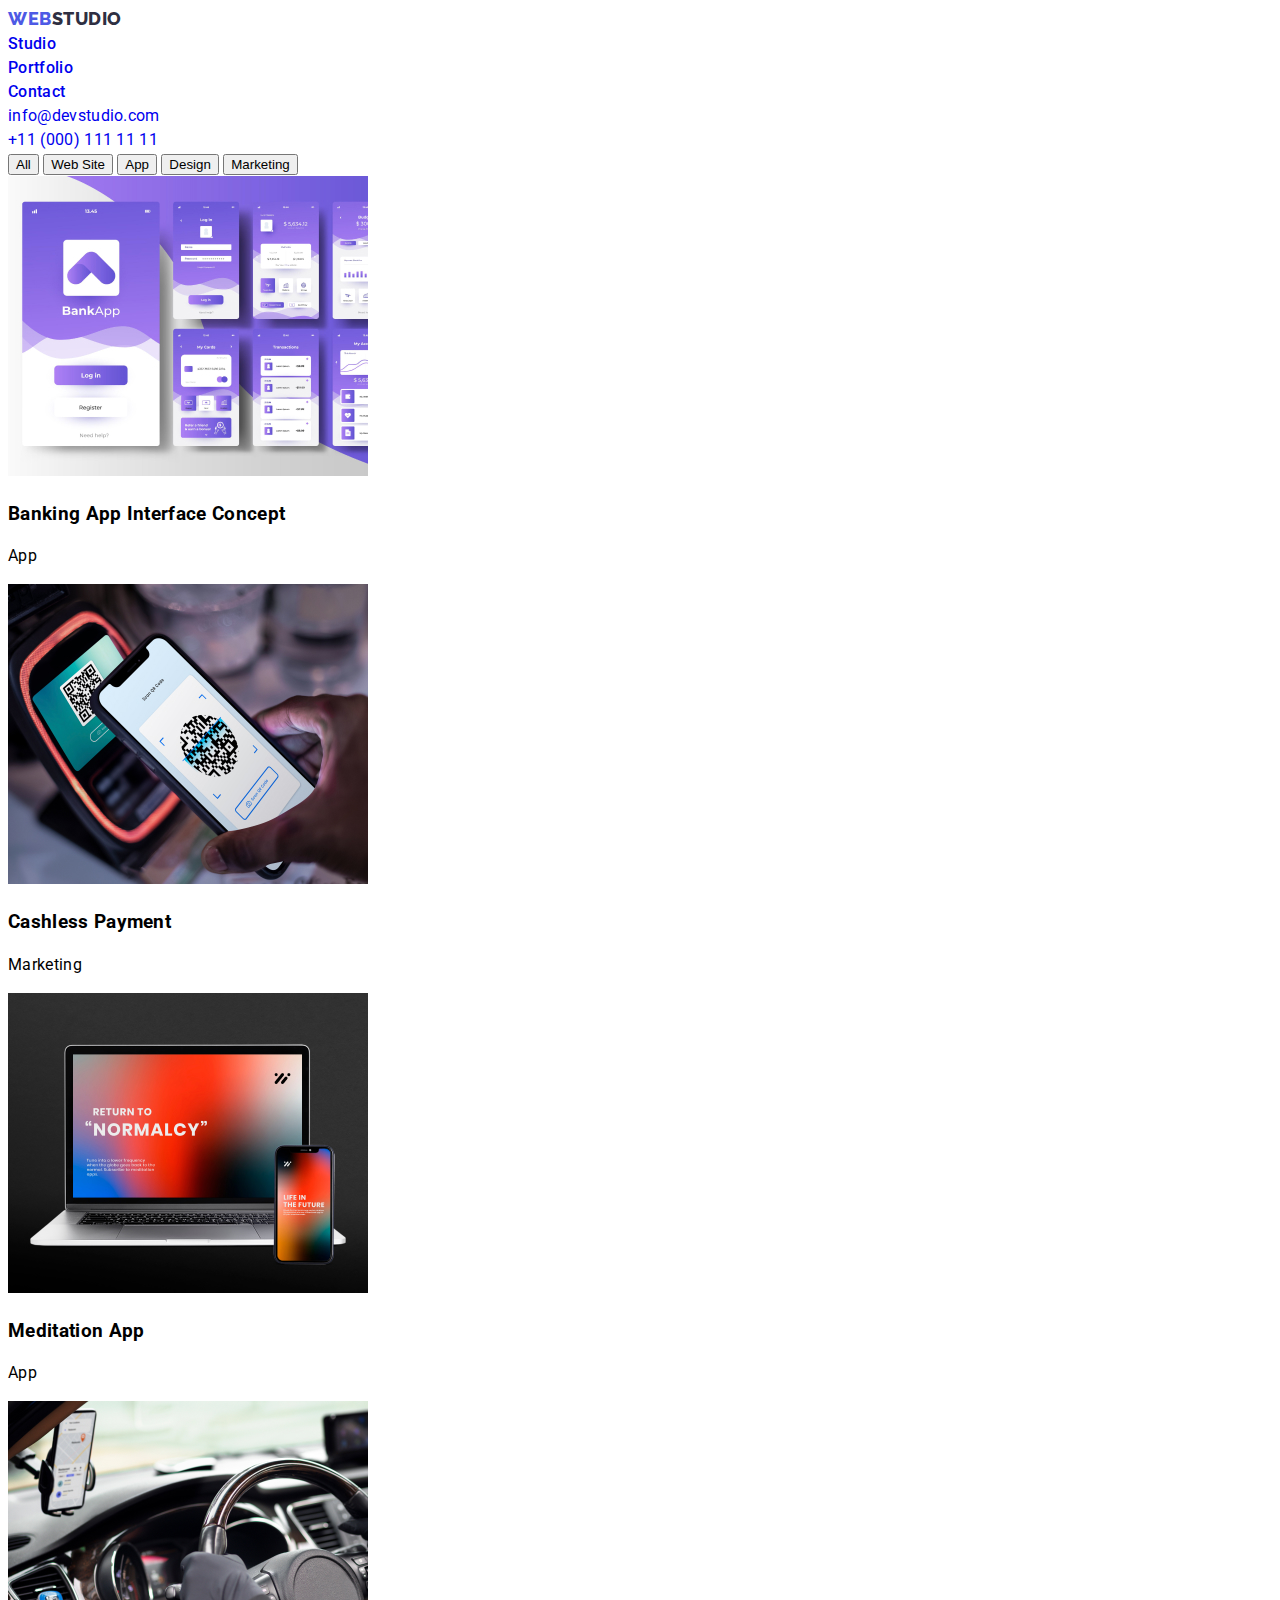
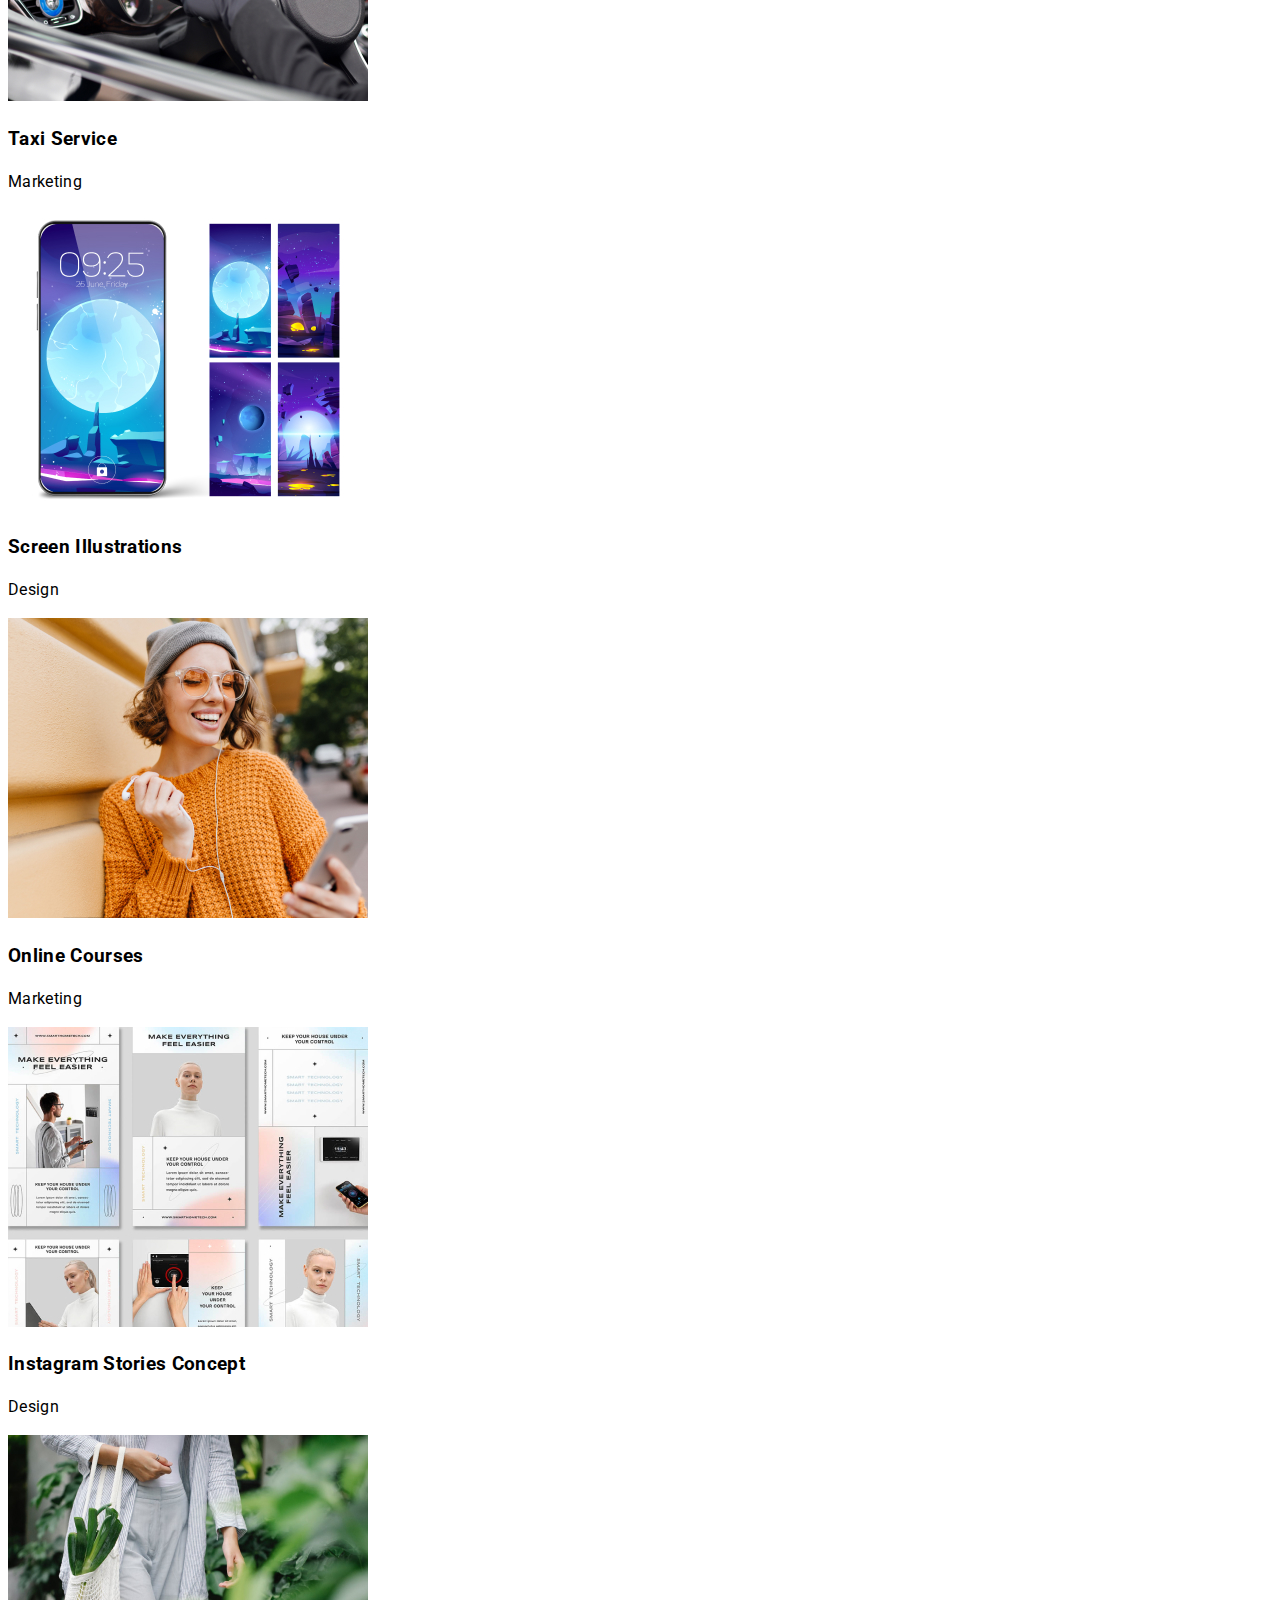
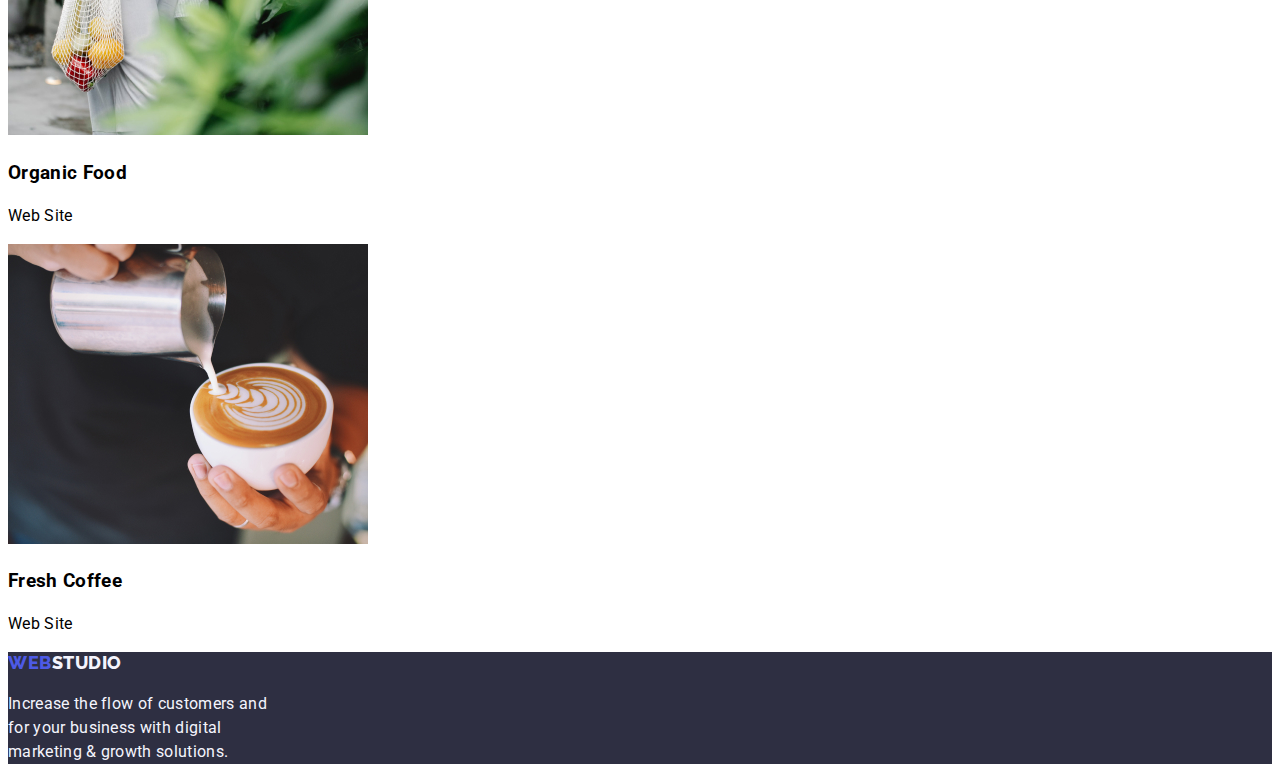
==== portfolio.html @ 65551190 "Initial commit" ====
<!DOCTYPE html>
<html lang="en">
<head>
    <meta charset="UTF-8">
    <meta name="viewport" content="width=device-width, initial-scale=1.0">
    <link rel="preconnect" href="https://fonts.googleapis.com">
    <link rel="preconnect" href="https://fonts.gstatic.com" crossorigin>
    <link href="https://fonts.googleapis.com/css2?family=Roboto:wght@400;500;700;900&display=swap" rel="stylesheet">
    <link rel="preconnect" href="https://fonts.googleapis.com">
    <link rel="preconnect" href="https://fonts.gstatic.com" crossorigin>
    <link href="https://fonts.googleapis.com/css2?family=Raleway:wght@800&display=swap" rel="stylesheet">
    <link rel="stylesheet" href="css/styles.css">
    <title>Portfolio</title>
</head>

<body>
    <!--header start -->
    <header>
        <!--logo-->
        <a href="index.html" class="logo">Web<span class="logo-dark">Studio</span></a>
        <!--navigation to other pages-->
        <nav>
            <ul class="header-nav">
                <li><a class="nav-link" href="index.html" rel="Home Page">Studio</a></li>
                <li><a class="nav-link" href="portfolio.html" rel="Portfolio">Portfolio</a></li>
                <li><a class="nav-link" href="#contact">Contact</a></li>
            </ul>
        </nav>
        <!--contacts-->
        <ul class="header-contacts">
            <li><a class="contacts-link" href="mailto:info@devstudio.com">info@devstudio.com</a></li>
            <li><a class="contacts-link" href="tel:+110001111111">+11 (000) 111 11 11</a></li>
        </ul>
    </header>
    <!--header end-->

    <main>
        <!--portfolio menu-->
        <section>
                <button  type="button">All</button>
                <button  type="button">Web Site</button>
                <button  type="button">App</button>
                <button  type="button">Design</button>
                <button  type="button">Marketing</button>
        </section>

        <!--portfolio images-->
        <section> 
                <ul class="portfolio-img">
                    <li> <img src="images/portfolio1.jpg" alt="Banking App Interface Concept"> <h3>Banking App Interface Concept</h3><p>App</p></li>
                    <li> <img src="images/portfolio2.jpg" alt="Cashless Payment"> <h3>Cashless Payment</h3><p>Marketing</p></li>
                    <li> <img src="images/portfolio3.jpg" alt="Meditation App"> <h3>Meditation App</h3><p>App</p></li>
                    <li> <img src="images/portfolio4.jpg" alt="Taxi Service"> <h3>Taxi Service</h3><p>Marketing</p></li>
                    <li> <img src="images/portfolio5.jpg" alt="Screen Illustrations"> <h3>Screen Illustrations</h3><p>Design</p></li>
                    <li> <img src="images/portfolio6.jpg" alt="Online Courses"> <h3>Online Courses</h3><p>Marketing</p></li>
                    <li> <img src="images/portfolio7.jpg" alt="Instagram Stories Concept"> <h3>Instagram Stories Concept</h3><p>Design</p></li>
                    <li> <img src="images/portfolio8.jpg" alt="Organic Food"> <h3>Organic Food</h3><p>Web Site</p></li>
                    <li> <img src="images/portfolio9.jpg" alt="Fresh Coffee"> <h3>Fresh Coffee</h3><p>Web Site</p></li>
                </ul>
        </section>
    </main>
    <footer class="footer">
        <a href="#" class="logo">Web<span class="logo-white">Studio</span></a>
        <p>Increase the flow of customers and</br>
            for your business with digital</br>
            marketing & growth solutions.
        </p>
    </footer>
</body>
</html>
---- css/styles.css ----
/* GENERAL STYLE */
body {  
        font-family: Roboto, sans-serif;
        font-size: 16px;
        font-style: normal;
        font-weight: 400;
        line-height: 24px;
        letter-spacing: 0.32px;
}

button {
        cursor: pointer;
}

/* WEBSITE LOGO */

.logo { 
        color: var(--IRIS, #4D5AE5);
        font-family: Raleway;
        font-size: 18px;
        font-style: normal;
        font-weight: 800;
        line-height: 21px;
        letter-spacing: 0.54px;
        text-transform: uppercase;
        text-decoration: none;
}

.logo-dark {
        color: var(--NAVY-BLUE, #2E2F42);
}

.logo-white {
        color: var(--CLOUD, #F4F4FD);
}

/* HEADER STYLE */
.header-nav { 
        font-family: Roboto;
        font-size: 16px;
        font-style: normal;
        font-weight: 500;
        line-height: 24px;
        letter-spacing: 0.32px;
        text-decoration: none;

        list-style-type: none;
        margin: 0;
        padding: 0;
}

.nav-link:link {
        text-decoration: none;
        
}

.nav-link:visited {
        text-decoration:underline;
        background-color:none;
}

.nav-link:hover, .nav-link:focus  {
        text-decoration:underline;
        background-color:none;
}

.nav-link:active {
        text-decoration: overline;
        background-color: none;
}

.header-contacts {
        font-family: Roboto;
        font-size: 16px;
        font-style: normal;
        font-weight: 400;
        line-height: 24px;
        letter-spacing: 0.32px;
        text-decoration: none;

        list-style-type: none;
        margin: 0;
        padding: 0;
        
}
    .contacts-link:link {
            text-decoration: none;

    }

    .contacts-link:visited {
            text-decoration:underline;
            background-color: none;
    }

    .contacts-link:hover {
            text-decoration:underline;
            background-color: none;
    }

    .contacts-link:active {
            text-decoration:overline;
            background-color: none;
    }

/* HERO BANNER */
.hero {
        background: var(--NAVY-BLUE, #2E2F42);
        flex-shrink: 0;
        text-align: center;
        font-family: Roboto;
        color: var(--WHITE, #FFF);
}

.hero-header { 
        font-size: 56px;
        font-style: normal;
        font-weight: 700;
        line-height: 60px;
        letter-spacing: 1.12px;
} 

.hero-btn {
        font-size: 16px;
        font-style: normal;
        font-weight: 500;
        line-height: 24px;
        letter-spacing: 0.64px;
        border-radius: 4px;
        background: var(--IRIS, #4D5AE5);
        box-shadow: 0px 4px 4px 0px rgba(0, 0, 0, 0.15);
        color: var(--WHITE, #FFF);
        display: inline-flex;
        padding: 16px 32px;
        align-items: flex-start;
        gap: 10px;
   
}
/* CORE VALUES-SPDT, WHAT ARE WE DOING, OUR TEAM */

h2 {
        color: var(--NAVY-BLUE, #2E2F42);
        text-align: center;
        font-family: Roboto;
        font-size: 36px;
        font-style: normal;
        font-weight: 700;
        line-height: 40px;
        letter-spacing: 0.72px;
        text-transform: capitalize;
}

.core-values-spdt, .wawd-images, .our-team, .portfolio-img {
        list-style-type: none;
        margin: 0;
        padding: 0;
}


/* FOOTER STYLE */
.footer {
        background: var(--NAVY-BLUE, #2E2F42);
        color: var(--CLOUD, #F4F4FD);
}


/* PORTFOLIO PAGE PORTFOLIO PAGE PORTFOLIO PAGE */
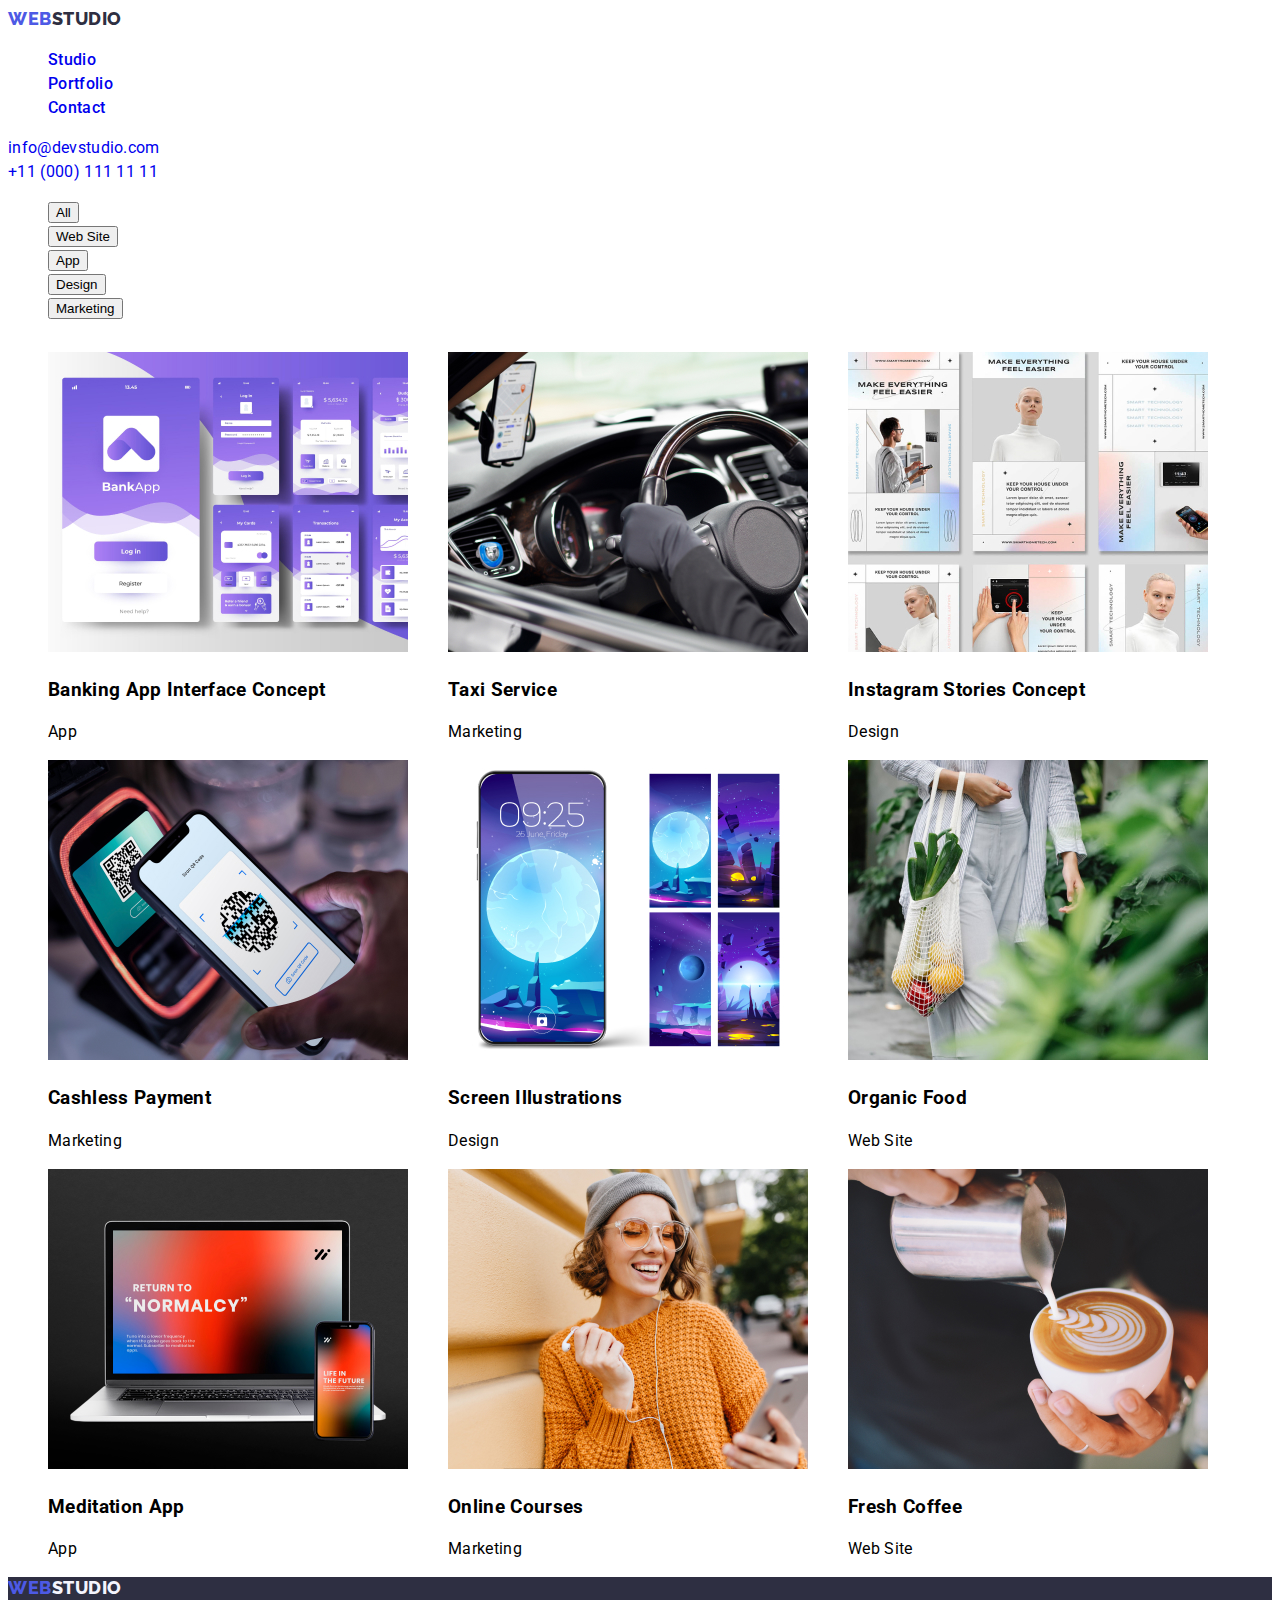
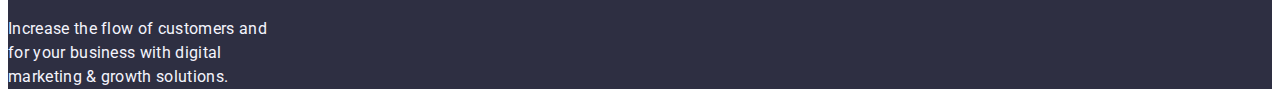
==== commit 641a7433: "applied box model" ====
--- a/portfolio.html
+++ b/portfolio.html
@@ -15,19 +15,19 @@
 
 <body>
     <!--header start -->
-    <header>
+    <header class=>
         <!--logo-->
-        <a href="index.html" class="logo">Web<span class="logo-dark">Studio</span></a>
+        <a href="index.html" class="logo-web">Web<span class="logo-studio-header">Studio</span></a>
         <!--navigation to other pages-->
         <nav>
-            <ul class="header-nav">
+            <ul class="nav-header">
                 <li><a class="nav-link" href="index.html" rel="Home Page">Studio</a></li>
                 <li><a class="nav-link" href="portfolio.html" rel="Portfolio">Portfolio</a></li>
                 <li><a class="nav-link" href="#contact">Contact</a></li>
             </ul>
         </nav>
         <!--contacts-->
-        <ul class="header-contacts">
+        <ul class="contacts-header">
             <li><a class="contacts-link" href="mailto:info@devstudio.com">info@devstudio.com</a></li>
             <li><a class="contacts-link" href="tel:+110001111111">+11 (000) 111 11 11</a></li>
         </ul>
@@ -37,32 +37,44 @@
     <main>
         <!--portfolio menu-->
         <section>
-                <button  type="button">All</button>
-                <button  type="button">Web Site</button>
-                <button  type="button">App</button>
-                <button  type="button">Design</button>
-                <button  type="button">Marketing</button>
+            <ul>
+                <li></li><button  type="button">All</button></li>
+                <li></li><button  type="button">Web Site</button></li>
+                <li></li><button  type="button">App</button></li>
+                <li></li><button  type="button">Design</button></li>
+                <li></li><button  type="button">Marketing</button></li>
+            </ul>
         </section>
 
         <!--portfolio images-->
-        <section> 
-                <ul class="portfolio-img">
+        <section class="portfolio-img"> 
+            <div>
+                <ul>
                     <li> <img src="images/portfolio1.jpg" alt="Banking App Interface Concept"> <h3>Banking App Interface Concept</h3><p>App</p></li>
                     <li> <img src="images/portfolio2.jpg" alt="Cashless Payment"> <h3>Cashless Payment</h3><p>Marketing</p></li>
                     <li> <img src="images/portfolio3.jpg" alt="Meditation App"> <h3>Meditation App</h3><p>App</p></li>
+                </ul>
+            </div>   
+            <div>
+                <ul>
                     <li> <img src="images/portfolio4.jpg" alt="Taxi Service"> <h3>Taxi Service</h3><p>Marketing</p></li>
                     <li> <img src="images/portfolio5.jpg" alt="Screen Illustrations"> <h3>Screen Illustrations</h3><p>Design</p></li>
                     <li> <img src="images/portfolio6.jpg" alt="Online Courses"> <h3>Online Courses</h3><p>Marketing</p></li>
+                </ul>
+            </div>
+            <div>
+                <ul>
                     <li> <img src="images/portfolio7.jpg" alt="Instagram Stories Concept"> <h3>Instagram Stories Concept</h3><p>Design</p></li>
                     <li> <img src="images/portfolio8.jpg" alt="Organic Food"> <h3>Organic Food</h3><p>Web Site</p></li>
                     <li> <img src="images/portfolio9.jpg" alt="Fresh Coffee"> <h3>Fresh Coffee</h3><p>Web Site</p></li>
                 </ul>
+            </div>
         </section>
     </main>
     <footer class="footer">
-        <a href="#" class="logo">Web<span class="logo-white">Studio</span></a>
-        <p>Increase the flow of customers and</br>
-            for your business with digital</br>
+        <a href="#" class="logo-web">Web<span class="logo-studio-footer">Studio</span></a>
+        <p>Increase the flow of customers and<br>
+            for your business with digital<br>
             marketing & growth solutions.
         </p>
     </footer>
--- a/css/styles.css
+++ b/css/styles.css
@@ -1,5 +1,16 @@
 
+ 
+ 
+ /* INDEX HTML PAGE INDEX HTML PAGE INDEX HTML PAGE */
  /* GENERAL STYLE */
+
+ *,
+ *::before,
+ *::after {
+         box-sizing: border-box;
+ }
+
+
 body {  
         font-family: Roboto, sans-serif;
         font-size: 16px;
@@ -9,13 +20,38 @@
         letter-spacing: 0.32px;
 }
 
+p {
+
+}
+
+ul {
+        list-style-type: none
+}
+
+
 button {
         cursor: pointer;
 }
 
+
+.container {
+        width: 1158px;
+}
+
+
+.header-logo-nav {
+        display: flex;
+        align-items: stretch;
+        justify-content: space-evenly;
+        flex-direction: row;
+        flex-wrap: wrap;
+        
+
+}
+
 /* WEBSITE LOGO */
 
-.logo { 
+.logo-web { 
         color: var(--IRIS, #4D5AE5);
         font-family: Raleway;
         font-size: 18px;
@@ -25,22 +61,63 @@
         letter-spacing: 0.54px;
         text-transform: uppercase;
         text-decoration: none;
-}
-
-.logo-dark {
+
+        
+}
+
+.logo-studio-header {
         color: var(--NAVY-BLUE, #2E2F42);
-}
-
-.logo-white {
+        
+
+}
+
+.logo-studio-footer {
         color: var(--CLOUD, #F4F4FD);
 }
 
 /* HEADER STYLE */
-.header-nav { 
+.nav-header { 
+
         font-family: Roboto;
         font-size: 16px;
         font-style: normal;
         font-weight: 500;
+        letter-spacing: 0.32px;
+        text-decoration: none;
+
+        list-style-type: none;
+
+}
+
+/* unvisited link */
+.nav-link:link {
+        text-decoration: none;
+        
+}
+
+/* visited link */
+.nav-link:visited {
+        text-decoration:underline;
+        background-color: transparent
+}
+
+/* mouse over link */
+.nav-link:hover, .nav-link:focus  {
+        text-decoration:underline;
+        background-color:transparent;
+}
+
+/* selected link */
+.nav-link:active {
+        text-decoration: overline;
+        background-color: transparent;
+}
+
+.contacts-header {
+        font-family: Roboto;
+        font-size: 16px;
+        font-style: normal;
+        font-weight: 400;
         line-height: 24px;
         letter-spacing: 0.32px;
         text-decoration: none;
@@ -48,78 +125,55 @@
         list-style-type: none;
         margin: 0;
         padding: 0;
-}
-
-.nav-link:link {
-        text-decoration: none;
-        
-}
-
-.nav-link:visited {
-        text-decoration:underline;
-        background-color:none;
-}
-
-.nav-link:hover, .nav-link:focus  {
-        text-decoration:underline;
-        background-color:none;
-}
-
-.nav-link:active {
-        text-decoration: overline;
-        background-color: none;
-}
-
-.header-contacts {
-        font-family: Roboto;
-        font-size: 16px;
-        font-style: normal;
-        font-weight: 400;
-        line-height: 24px;
-        letter-spacing: 0.32px;
-        text-decoration: none;
-
-        list-style-type: none;
-        margin: 0;
-        padding: 0;
-        
-}
+        
+       
+
+}
+/* unvisited link */
     .contacts-link:link {
             text-decoration: none;
-
-    }
-
+    }
+
+/* visited link */
     .contacts-link:visited {
             text-decoration:underline;
-            background-color: none;
-    }
-
-    .contacts-link:hover {
+            background-color: transparent;
+    }
+
+/* mouse over link */
+    .contacts-link:hover, contacts-link:focus {
             text-decoration:underline;
-            background-color: none;
-    }
-
+            background-color: transparent;
+    }
+
+/* selected link */
     .contacts-link:active {
             text-decoration:overline;
-            background-color: none;
+            background-color: transparent;
     }
 
 /* HERO BANNER */
 .hero {
         background: var(--NAVY-BLUE, #2E2F42);
+        font-family: Roboto;
+        color: var(--WHITE, #FFF);
+        text-align: center;
+}
+
+.hero .hero-header  {
+        font-family: Roboto;
+        font-size: 56px;
+        font-style: normal;
+        font-weight: 700;
+        line-height: 60px; /* 107.143% */
+        letter-spacing: 1.12px;
+        
+
+        width: 1440px;
+        height: 600px;
         flex-shrink: 0;
-        text-align: center;
-        font-family: Roboto;
-        color: var(--WHITE, #FFF);
-}
-
-.hero-header { 
-        font-size: 56px;
-        font-style: normal;
-        font-weight: 700;
-        line-height: 60px;
-        letter-spacing: 1.12px;
-} 
+}
+
 
 .hero-btn {
         font-size: 16px;
@@ -127,16 +181,26 @@
         font-weight: 500;
         line-height: 24px;
         letter-spacing: 0.64px;
-        border-radius: 4px;
-        background: var(--IRIS, #4D5AE5);
-        box-shadow: 0px 4px 4px 0px rgba(0, 0, 0, 0.15);
+        
         color: var(--WHITE, #FFF);
         display: inline-flex;
         padding: 16px 32px;
         align-items: flex-start;
         gap: 10px;
-   
-}
+
+
+        border-radius: 4px;
+        background: var(--IRIS, #4D5AE5);
+        box-shadow: 0px 4px 4px 0px rgba(0, 0, 0, 0.15);
+        
+}
+
+
+.hero-btn:hover {
+        background-color: black;
+
+}
+
 /* CORE VALUES-SPDT, WHAT ARE WE DOING, OUR TEAM */
 
 h2 {
@@ -153,9 +217,18 @@
 
 .core-values-spdt, .wawd-images, .our-team, .portfolio-img {
         list-style-type: none;
-        margin: 0;
-        padding: 0;
-}
+        display: flex;
+        flex-direction: row;
+        flex-wrap: wrap;
+
+        
+        
+}
+
+.core-values-spdt {
+        
+}
+
 
 
 /* FOOTER STYLE */
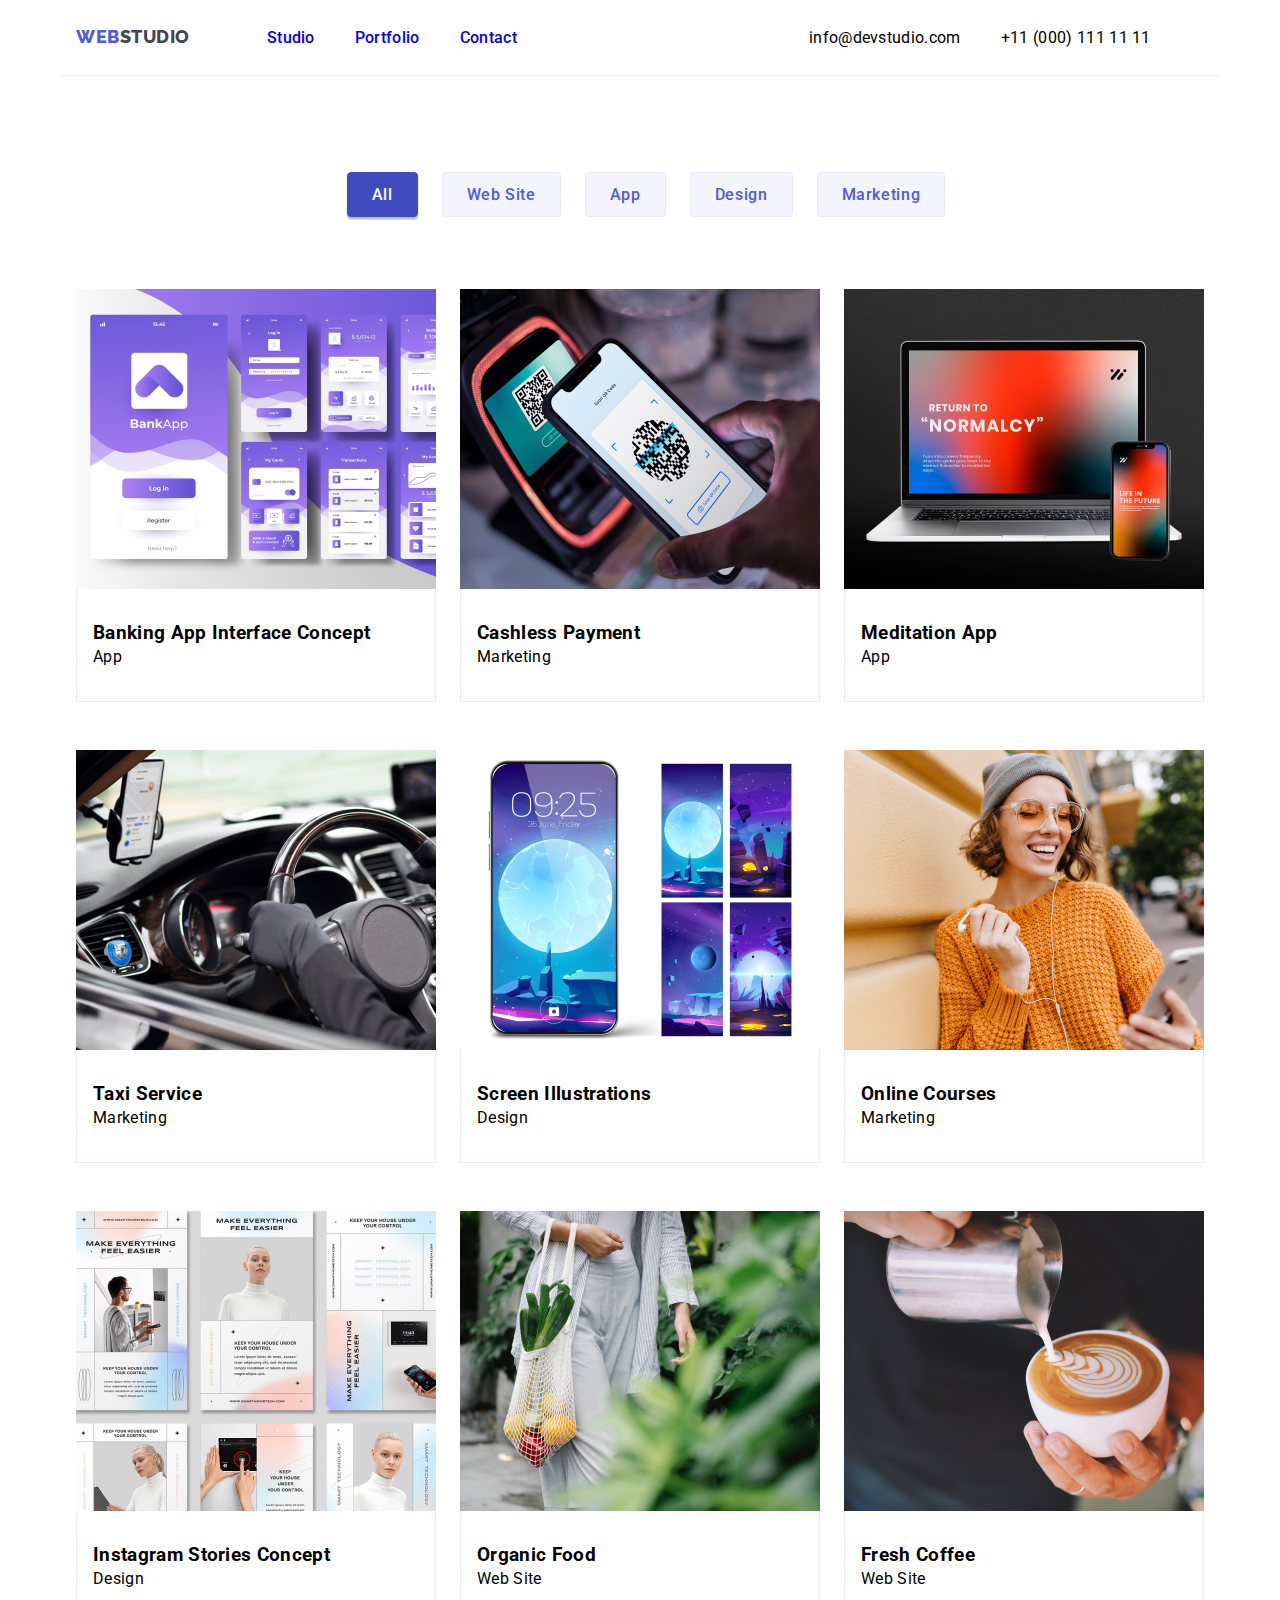
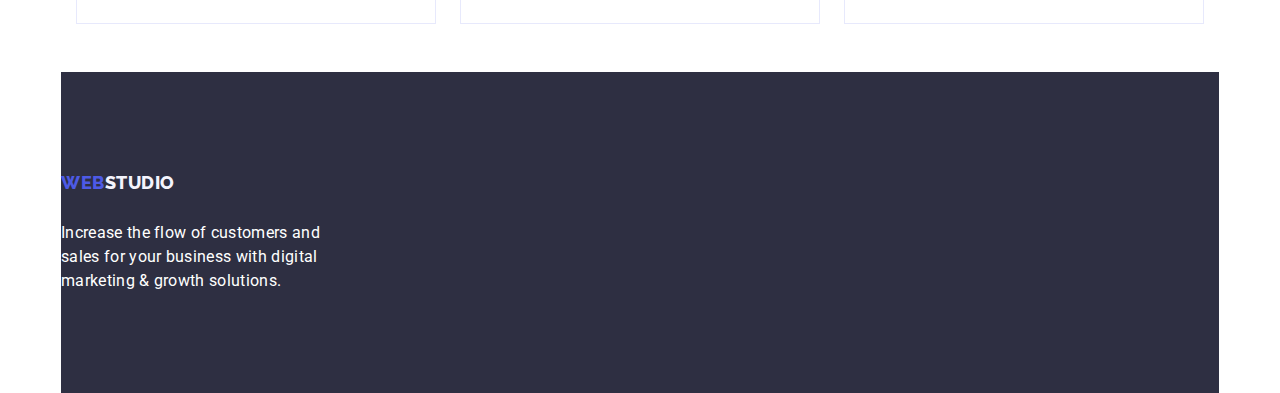
==== commit af66f62b: "updated HW3" ====
--- a/portfolio.html
+++ b/portfolio.html
@@ -14,69 +14,102 @@
 </head>
 
 <body>
-    <!--header start -->
-    <header class=>
-        <!--logo-->
-        <a href="index.html" class="logo-web">Web<span class="logo-studio-header">Studio</span></a>
-        <!--navigation to other pages-->
-        <nav>
-            <ul class="nav-header">
-                <li><a class="nav-link" href="index.html" rel="Home Page">Studio</a></li>
-                <li><a class="nav-link" href="portfolio.html" rel="Portfolio">Portfolio</a></li>
-                <li><a class="nav-link" href="#contact">Contact</a></li>
-            </ul>
-        </nav>
+    <header class="container page-header">
+        <div class="d-flex">
+            <!--logo-->
+            <a href="index.html" class="links logo-web page-logo">Web<span class="logo-studio">Studio</span></a>
+            <!--navigation-->
+            <nav>
+                <ul class="page-nav">
+                    <li><a class="links nav-link" href="index.html" rel="Home Page">Studio</a></li>
+                    <li><a class="links nav-link" href="portfolio.html" rel="Portfolio">Portfolio</a></li>
+                    <li><a class="links nav-link" href="#contact">Contact</a></li>
+                </ul>
+            </nav>
+        </div>
         <!--contacts-->
-        <ul class="contacts-header">
-            <li><a class="contacts-link" href="mailto:info@devstudio.com">info@devstudio.com</a></li>
-            <li><a class="contacts-link" href="tel:+110001111111">+11 (000) 111 11 11</a></li>
+        <ul class="d-flex page-contacts">
+            <li><a class="links contacts-link" href="mailto:info@devstudio.com">info@devstudio.com</a></li>
+            <li><a class="links contacts-link" href="tel:+110001111111">+11 (000) 111 11 11</a></li>
         </ul>
+        </div>
     </header>
-    <!--header end-->
-
     <main>
         <!--portfolio menu-->
-        <section>
-            <ul>
-                <li></li><button  type="button">All</button></li>
-                <li></li><button  type="button">Web Site</button></li>
-                <li></li><button  type="button">App</button></li>
-                <li></li><button  type="button">Design</button></li>
-                <li></li><button  type="button">Marketing</button></li>
-            </ul>
+        <section class="container">
+                <ul class="portfolio-menu">
+                    <li></li><button class="menu-button active" type="button">All</button></li>
+                    <li></li><button class="menu-button" type="button">Web Site</button></li>
+                    <li></li><button class="menu-button" type="button">App</button></li>
+                    <li></li><button class="menu-button" type="button">Design</button></li>
+                    <li></li><button class="menu-button" type="button">Marketing</button></li>
+                </ul>
         </section>
 
         <!--portfolio images-->
-        <section class="portfolio-img"> 
+        <section class="container"> 
             <div>
-                <ul>
-                    <li> <img src="images/portfolio1.jpg" alt="Banking App Interface Concept"> <h3>Banking App Interface Concept</h3><p>App</p></li>
-                    <li> <img src="images/portfolio2.jpg" alt="Cashless Payment"> <h3>Cashless Payment</h3><p>Marketing</p></li>
-                    <li> <img src="images/portfolio3.jpg" alt="Meditation App"> <h3>Meditation App</h3><p>App</p></li>
+                <ul class="portfolio-img">
+                    <li> <img src="images/portfolio1.jpg" alt="Banking App Interface Concept" width="360"> 
+                        <div class="portfolio-description">
+                         <h3>Banking App Interface Concept</h3><p>App</p>
+                        </div>
+                    </li>
+                    <li> <img src="images/portfolio2.jpg" alt="Cashless Payment" width="360"> 
+                         <div class="portfolio-description">
+                         <h3>Cashless Payment</h3><p>Marketing</p>
+                        </div>
+                    </li>
+                    <li> <img src="images/portfolio3.jpg" alt="Meditation App" width="360">
+                        <div class="portfolio-description">
+                        <h3>Meditation App</h3><p>App</p>
+                        </div>
+                    </li>
                 </ul>
-            </div>   
             <div>
-                <ul>
-                    <li> <img src="images/portfolio4.jpg" alt="Taxi Service"> <h3>Taxi Service</h3><p>Marketing</p></li>
-                    <li> <img src="images/portfolio5.jpg" alt="Screen Illustrations"> <h3>Screen Illustrations</h3><p>Design</p></li>
-                    <li> <img src="images/portfolio6.jpg" alt="Online Courses"> <h3>Online Courses</h3><p>Marketing</p></li>
+                <ul class="portfolio-img">
+                    <li> <img src="images/portfolio4.jpg" alt="Taxi Service" width="360"> 
+                        <div class="portfolio-description">
+                        <h3>Taxi Service</h3><p>Marketing</p>
+                        </div>
+                    </li>
+                    <li> <img src="images/portfolio5.jpg" alt="Screen Illustrations" width="360"> 
+                        <div class="portfolio-description">
+                        <h3>Screen Illustrations</h3><p>Design</p>
+                        </div>
+                    </li>
+                    <li> <img src="images/portfolio6.jpg" alt="Online Courses" width="360"> 
+                        <div class="portfolio-description">
+                        <h3>Online Courses</h3><p>Marketing</p>
+                        </div>
+                    </li>
                 </ul>
             </div>
             <div>
-                <ul>
-                    <li> <img src="images/portfolio7.jpg" alt="Instagram Stories Concept"> <h3>Instagram Stories Concept</h3><p>Design</p></li>
-                    <li> <img src="images/portfolio8.jpg" alt="Organic Food"> <h3>Organic Food</h3><p>Web Site</p></li>
-                    <li> <img src="images/portfolio9.jpg" alt="Fresh Coffee"> <h3>Fresh Coffee</h3><p>Web Site</p></li>
+                <ul class="portfolio-img">
+                    <li> <img src="images/portfolio7.jpg" alt="Instagram Stories Concept" width="360"> 
+                        <div class="portfolio-description">
+                        <h3>Instagram Stories Concept</h3><p>Design</p>
+                        </div>
+                    </li>
+                    <li> <img src="images/portfolio8.jpg" alt="Organic Food" width="360"> 
+                        <div class="portfolio-description">
+                        <h3>Organic Food</h3><p>Web Site</p>
+                        </div>
+                    </li>
+                    <li> <img src="images/portfolio9.jpg" alt="Fresh Coffee" width="360"> 
+                        <div class="portfolio-description">
+                        <h3>Fresh Coffee</h3><p>Web Site</p>
+                        </div>
+                    </li>
                 </ul>
             </div>
         </section>
     </main>
-    <footer class="footer">
-        <a href="#" class="logo-web">Web<span class="logo-studio-footer">Studio</span></a>
-        <p>Increase the flow of customers and<br>
-            for your business with digital<br>
-            marketing & growth solutions.
-        </p>
+    <!--page footer-->
+    <footer class="container page-footer">
+        <a href="#" class="links logo-web">Web<span class="logo-studio-footer">Studio</span></a>
+        <p>Increase the flow of customers and sales for your business with digital marketing & growth solutions.</p>
     </footer>
 </body>
 </html>
--- a/css/styles.css
+++ b/css/styles.css
@@ -1,243 +1,387 @@
 
  
  
- /* INDEX HTML PAGE INDEX HTML PAGE INDEX HTML PAGE */
- /* GENERAL STYLE */
+ /* INDEX HTML PAGE */
+ /* GLOBAL STYLE */
 
  *,
  *::before,
  *::after {
+         margin: 0;
+         padding: 0;
          box-sizing: border-box;
  }
 
+:root {
+        --iris: #4d5ae5;
+        --navyblue: #2e2f42;
+        --ocean: #404bbf;
+        --white: #fff;
+        --slate: #434455;
+        --cornflower: #e7e9fc;
+        --cloud: #f4f4fd;     
+}
 
 body {  
-        font-family: Roboto, sans-serif;
+        font-family: Roboto, -apple-system, BlinkMacSystemFont, Segoe UI, Roboto, Droid Sans, Helvetica Neue, sans-serif;
         font-size: 16px;
         font-style: normal;
         font-weight: 400;
         line-height: 24px;
         letter-spacing: 0.32px;
-}
-
-p {
-
-}
-
+        margin: auto;
+}
+
+h1,
+h2,
+h3,
+h4,
+h5,
+h6,
+p,
 ul {
-        list-style-type: none
-}
-
+        padding: 0;
+        margin: 0;
+}
+
+li {
+        list-style-type: none;
+        padding: 0;
+}
+
+img { 
+        display: block;
+        max-width: 100%;
+        object-fit: cover;
+}
 
 button {
-        cursor: pointer;
-}
-
+        margin: 0;
+        padding: 0;
+        border: none;
+        cursor: pointer;    
+}
+
+.links {
+        text-decoration: none;
+}
 
 .container {
-        width: 1158px;
-}
-
-
-.header-logo-nav {
-        display: flex;
-        align-items: stretch;
-        justify-content: space-evenly;
-        flex-direction: row;
-        flex-wrap: wrap;
-        
-
-}
-
-/* WEBSITE LOGO */
-
-.logo-web { 
-        color: var(--IRIS, #4D5AE5);
+        max-width: 1158px;
+        width: 100%;
+        margin: 0 auto;
+        padding: 0 15px;
+}
+
+.section {
+        padding: 120px 0;
+}
+
+/* logo */
+.logo-web {
         font-family: Raleway;
+        text-transform: uppercase;
         font-size: 18px;
         font-style: normal;
         font-weight: 800;
         line-height: 21px;
         letter-spacing: 0.54px;
+        color: var(--iris);
+}
+
+.logo-studio {
+        font-family: Raleway;
         text-transform: uppercase;
-        text-decoration: none;
-
-        
-}
-
-.logo-studio-header {
-        color: var(--NAVY-BLUE, #2E2F42);
-        
-
+        font-size: 18px;
+        font-style: normal;
+        font-weight: 800;
+        letter-spacing: 0.54px;
+        color: var(--slate);  
+        width: 1440px;
 }
 
 .logo-studio-footer {
-        color: var(--CLOUD, #F4F4FD);
+        color: var(--cloud);
+        background-color: var(--navyblue);
 }
 
 /* HEADER STYLE */
-.nav-header { 
-
+
+.page-header {
+        display: flex;
+        background: var(--white, #fff);
+        border-bottom: 1px solid var(--CORNFLOWER, #E7E9FC); 
+}
+
+.d-flex {
+        display: flex;
+        padding-top: 25.5px;
+        padding-bottom: 25.5px;   
+}
+
+.page-logo {
+       margin-right: 77px;
+}
+
+.page-contacts {
+        padding-left: 292px;   
+        gap: 40px; 
+}
+
+.contacts-link {
         font-family: Roboto;
         font-size: 16px;
-        font-style: normal;
-        font-weight: 500;
-        letter-spacing: 0.32px;
-        text-decoration: none;
-
-        list-style-type: none;
-
-}
-
-/* unvisited link */
-.nav-link:link {
-        text-decoration: none;
-        
-}
-
-/* visited link */
-.nav-link:visited {
-        text-decoration:underline;
-        background-color: transparent
-}
-
-/* mouse over link */
-.nav-link:hover, .nav-link:focus  {
-        text-decoration:underline;
-        background-color:transparent;
-}
-
-/* selected link */
-.nav-link:active {
-        text-decoration: overline;
-        background-color: transparent;
-}
-
-.contacts-header {
-        font-family: Roboto;
-        font-size: 16px;
-        font-style: normal;
         font-weight: 400;
         line-height: 24px;
         letter-spacing: 0.32px;
-        text-decoration: none;
-
+        color: var(--SLATE);
+        text-decoration: none;
+        
+}
+
+/* navigation */
+.page-nav {
+        font-family: Roboto;
+        font-size: 16px;
+        font-weight: 500;
+        letter-spacing: 0.32px;
+        text-decoration: none;
         list-style-type: none;
-        margin: 0;
-        padding: 0;
-        
-       
-
-}
+        line-height: 24px;
+        letter-spacing: 0.32px;
+
+        display: inline-flex;
+        align-items: flex-start;
+        gap: 40px;
+}
+
 /* unvisited link */
-    .contacts-link:link {
-            text-decoration: none;
-    }
+.nav-link:link {
+        text-decoration: none;
+
+}
 
 /* visited link */
-    .contacts-link:visited {
-            text-decoration:underline;
-            background-color: transparent;
-    }
+.nav-link:visited {
+        text-decoration: none;
+        background-color: transparent
+}
 
 /* mouse over link */
-    .contacts-link:hover, contacts-link:focus {
-            text-decoration:underline;
-            background-color: transparent;
-    }
+.nav-link:hover,
+.nav-link:focus {
+        text-decoration: none;
+        background-color: transparent;
+        color: var(--ocean);
+}
 
 /* selected link */
-    .contacts-link:active {
-            text-decoration:overline;
-            background-color: transparent;
-    }
+.nav-link:active {
+        text-decoration: none;
+        background-color: transparent;
+        color: var(--ocean);
+}
+
+/* contacts */
+/* unvisited link */ 
+.contacts-link:link { text-decoration: none;
+}
+
+/* visited link */
+.contacts-link:visited {
+        text-decoration: none;
+        background-color: transparent;
+        color: var(--ocean);
+
+}
+
+/* mouse over link */
+.contacts-link:hover, .contacts-link:focus {
+        background-color: transparent;
+        text-decoration: none; 
+        color: var(--ocean);
+}
+
+/* selected link */
+.contacts-link:active {
+        background-color: transparent;
+        text-decoration: none; 
+        color: var(--ocean);
+}
 
 /* HERO BANNER */
 .hero {
         background: var(--NAVY-BLUE, #2E2F42);
+        padding: 188px 0; 
         font-family: Roboto;
-        color: var(--WHITE, #FFF);
+        color: var(--white, #fff);
         text-align: center;
-}
-
-.hero .hero-header  {
-        font-family: Roboto;
+        width: 1140px;
+}
+
+.hero h1  {
+        margin-bottom: 58px;
         font-size: 56px;
-        font-style: normal;
         font-weight: 700;
         line-height: 60px; /* 107.143% */
-        letter-spacing: 1.12px;
-        
-
-        width: 1440px;
-        height: 600px;
-        flex-shrink: 0;
-}
-
-
-.hero-btn {
-        font-size: 16px;
-        font-style: normal;
+        letter-spacing: 1.12px;           
+}
+
+.cta {  
+        
+        background: var(--iris, #4d5ae5);
+        padding: 16px 32px;
+        font-size: 16px;
         font-weight: 500;
+        color: var(--white, #fff);
         line-height: 24px;
         letter-spacing: 0.64px;
-        
-        color: var(--WHITE, #FFF);
-        display: inline-flex;
-        padding: 16px 32px;
-        align-items: flex-start;
-        gap: 10px;
-
-
+        border: 2px solid transparent;
         border-radius: 4px;
-        background: var(--IRIS, #4D5AE5);
         box-shadow: 0px 4px 4px 0px rgba(0, 0, 0, 0.15);
-        
-}
-
-
-.hero-btn:hover {
-        background-color: black;
-
-}
-
-/* CORE VALUES-SPDT, WHAT ARE WE DOING, OUR TEAM */
+        box-sizing: border-box;
+}
+
+.cta:hover,  
+.cta:focus {
+        background-color: var(--ocean, #404bbf);
+        border: 2px solid var(--iris, #4d5ae5);
+        box-sizing: border-box;
+}
+
+/* CORE VALUES-SPDT, WHAT WE DOING, OUR TEAM */
 
 h2 {
+        margin-bottom: 72px;
+        font-size: 36px;
+        font-weight: 700;
         color: var(--NAVY-BLUE, #2E2F42);
         text-align: center;
-        font-family: Roboto;
-        font-size: 36px;
-        font-style: normal;
-        font-weight: 700;
+        text-transform: capitalize;
         line-height: 40px;
         letter-spacing: 0.72px;
-        text-transform: capitalize;
-}
-
-.core-values-spdt, .wawd-images, .our-team, .portfolio-img {
-        list-style-type: none;
+        
+}
+
+.core-values h3 {
+        margin-bottom: 8px;
+}
+
+.core-values, 
+.what-we-do,
+.our-team { 
         display: flex;
         flex-direction: row;
-        flex-wrap: wrap;
-
-        
-        
-}
-
-.core-values-spdt {
-        
-}
-
-
+        gap: 24px;
+}
+
+.our-team-wrap {
+        background: var(--CLOUD, #F4F4FD);
+}
+
+.our-team li {
+        background: white;
+        
+}
+
+.info {
+        padding: 32px 0;
+        text-align: center;    
+}
+
+.info h3 {
+        margin-bottom: 13px;
+
+}
 
 /* FOOTER STYLE */
-.footer {
-        background: var(--NAVY-BLUE, #2E2F42);
-        color: var(--CLOUD, #F4F4FD);
-}
-
-
-/* PORTFOLIO PAGE PORTFOLIO PAGE PORTFOLIO PAGE */
- 
-
+.page-footer {
+        display: flex;
+        justify-content: center;
+        flex-direction: column;
+
+        background-color: var(--navyblue);
+        padding: 100px 0;
+        color: white;   
+        margin-top: ;  
+}
+
+.page-footer .logo-web {
+        margin-bottom: 20px;
+}
+
+.page-footer p {
+        max-width: 265px; 
+        width: 100%;
+        margin-top: 8px;
+        
+}
+
+
+/* PORTFOLIO PAGE */
+
+.portfolio-menu {
+        display: flex;
+        padding-top: 96px;
+        padding-bottom: 72px;
+        justify-content: center;
+        gap: 12px; 
+} 
+
+.menu-button {
+        background: var(--cloud, #f4f4fd);
+        color: var(--iris, #4d5ae5);
+        font-weight: 500;
+        letter-spacing: 0.64px;
+        cursor: pointer;
+        font-size: 16px;
+        font-family: inherit;
+        border-radius: 4px;
+        border: 1px solid var(--cornflower, #e7e9fc);  
+        padding: 12px 24px;
+        justify-content: center;
+        align-items: center;
+} 
+
+.menu-button:hover, 
+.menu-button:focus {
+        background: var(--ocean, #404bbf);
+        box-shadow: 0px 2px 2px 0px rgba(0, 0, 0, 0.12),
+                        0px 2px 1px 0px rgba(0, 0, 0, 0.08), 0px 3px 1px 0px rgba(0, 0, 0, 0.1);
+        color: var(--white, #fff);
+        border-color: var(--ocean, #404bbf);
+}
+
+.active {
+        background: var(--ocean, #404bbf);
+        box-shadow: 0px 2px 2px 0px rgba(0, 0, 0, 0.12),
+                0px 2px 1px 0px rgba(0, 0, 0, 0.08), 0px 3px 1px 0px rgba(0, 0, 0, 0.1);
+        color: var(--white, #fff);
+        border-color: var(--ocean, #404bbf);
+}
+
+.portfolio-img {
+        display: flex;
+        flex: wrap;
+        gap: 48px 24px;
+        justify-content: center;
+        align-items: center; 
+}
+
+.portfolio-description {
+        padding: 32px 16px;
+        border: 1px solid var(--cornflower, #e7e9fc);
+        border-top: none;
+        margin-top: 0;
+        margin-bottom: 48px;
+}
+
+
+
+/*
+@media screen and (min-width: 767px) {
+        body { 
+                background-color: red;
+        }
+}
+*/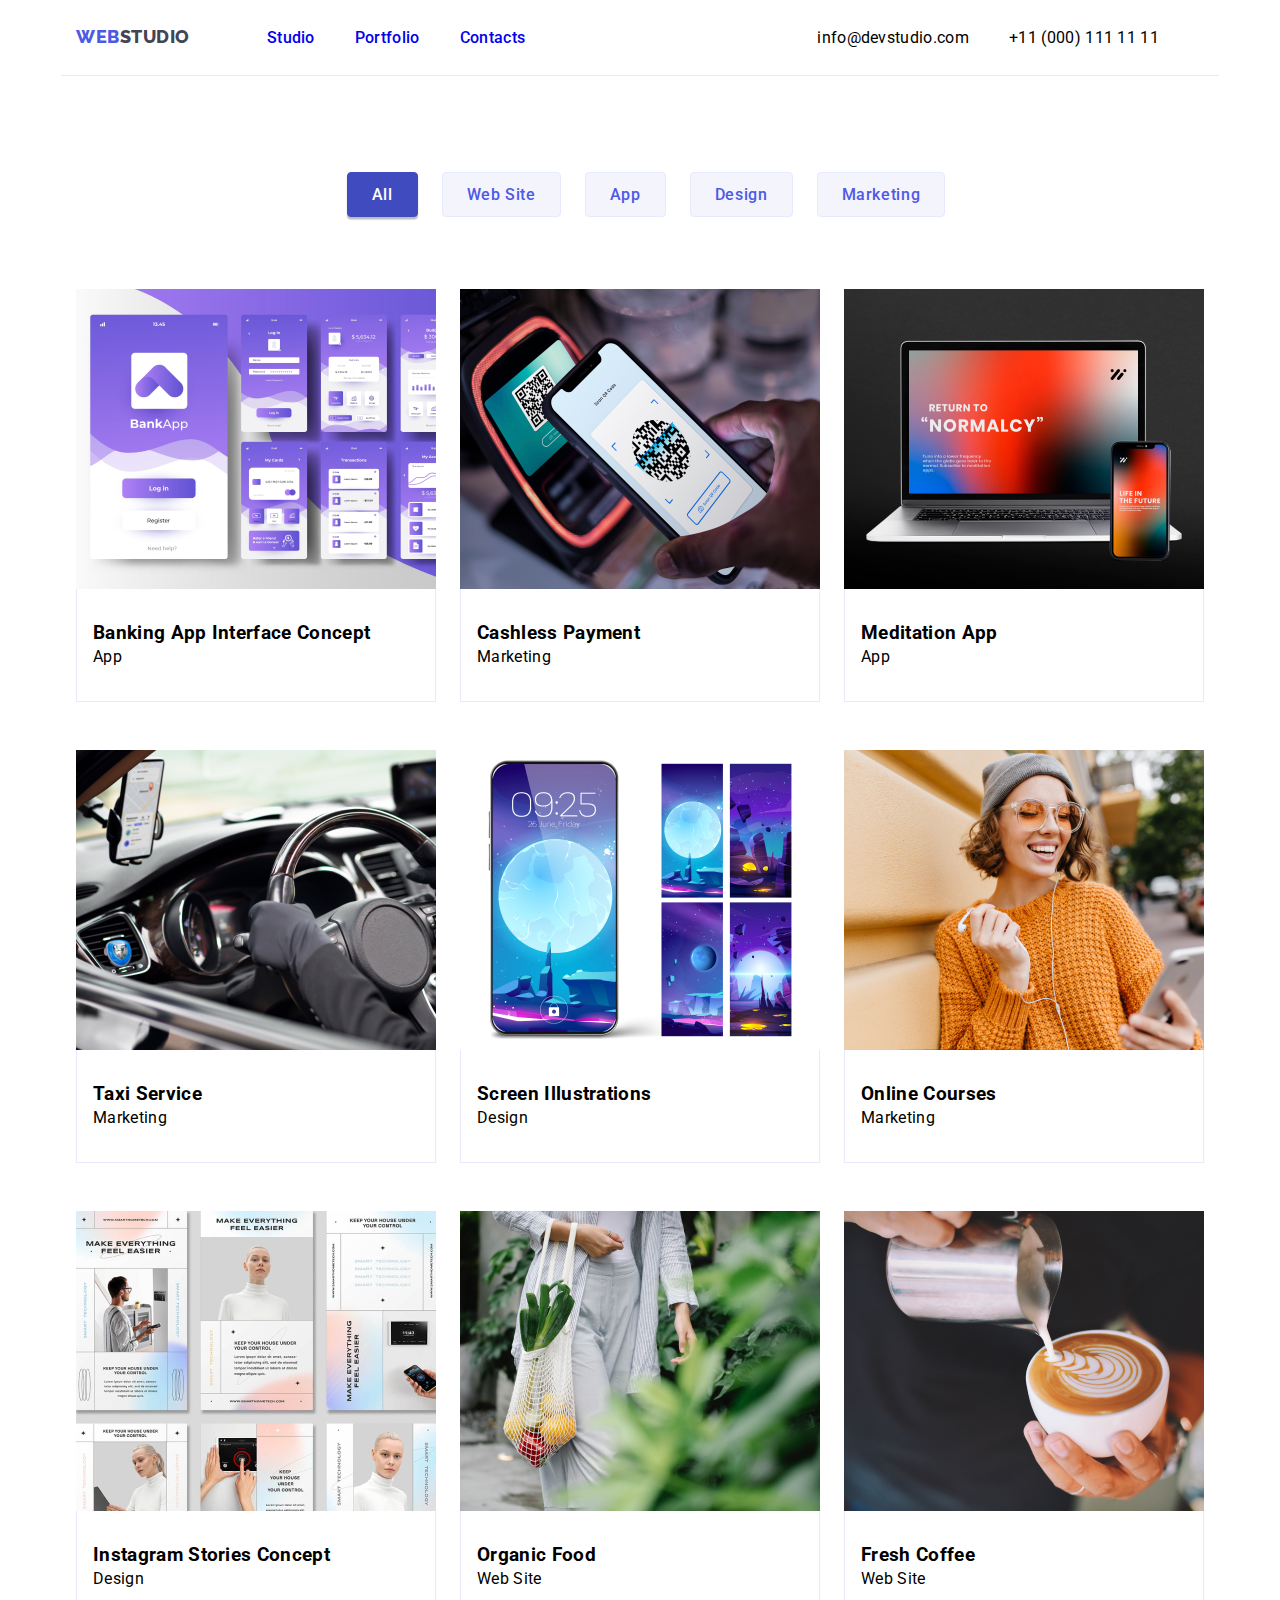
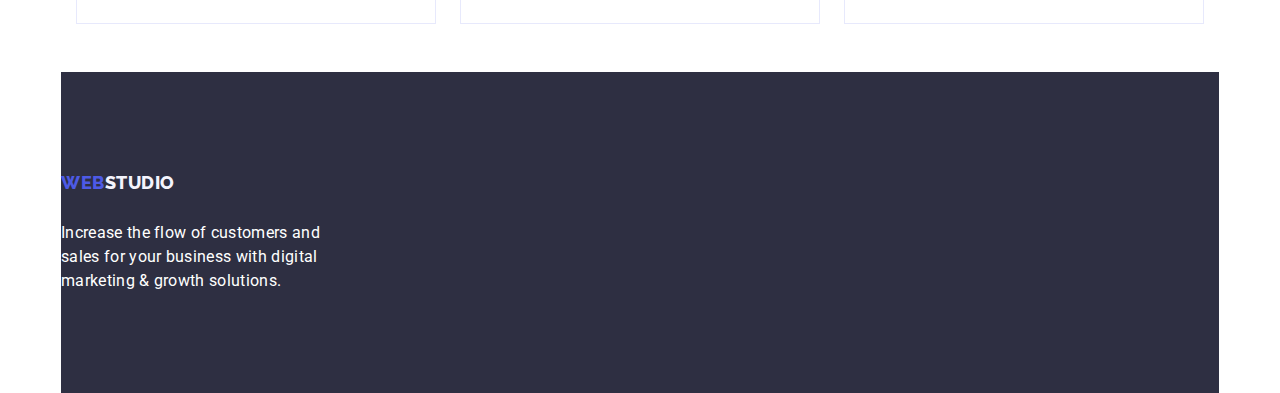
==== commit c534aa1d: "HW3-submit" ====
--- a/portfolio.html
+++ b/portfolio.html
@@ -23,7 +23,7 @@
                 <ul class="page-nav">
                     <li><a class="links nav-link" href="index.html" rel="Home Page">Studio</a></li>
                     <li><a class="links nav-link" href="portfolio.html" rel="Portfolio">Portfolio</a></li>
-                    <li><a class="links nav-link" href="#contact">Contact</a></li>
+                    <li><a class="links nav-link" href="#contacts">Contacts</a></li>
                 </ul>
             </nav>
         </div>
--- a/css/styles.css
+++ b/css/styles.css
@@ -97,7 +97,7 @@
         font-weight: 800;
         letter-spacing: 0.54px;
         color: var(--slate);  
-        width: 1440px;
+        
 }
 
 .logo-studio-footer {
@@ -303,7 +303,6 @@
         background-color: var(--navyblue);
         padding: 100px 0;
         color: white;   
-        margin-top: ;  
 }
 
 .page-footer .logo-web {
@@ -377,7 +376,6 @@
 }
 
 
-
 /*
 @media screen and (min-width: 767px) {
         body { 
